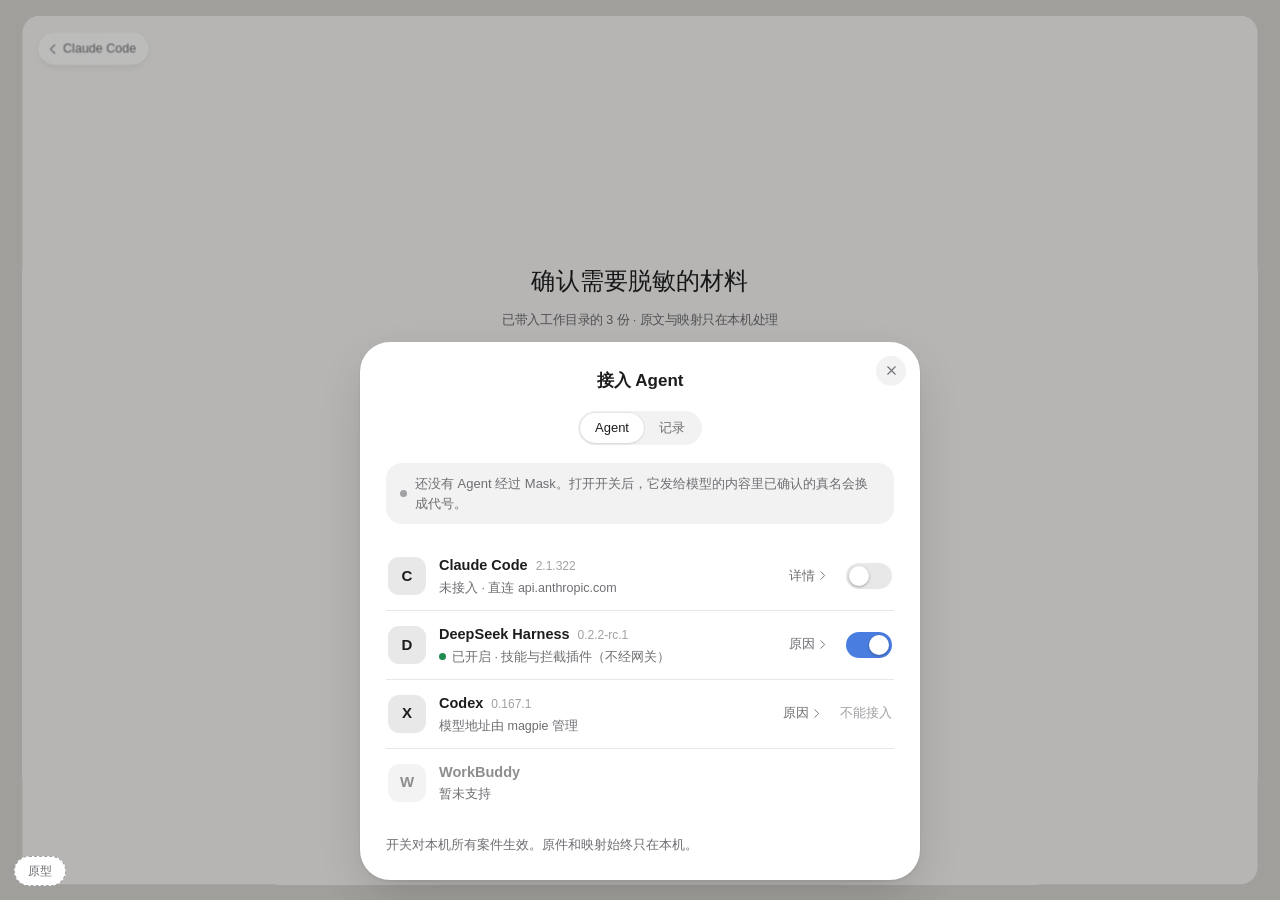
==== prototype/mask-gateway.html @ 98b388c0 "网关方案与接入 Agent 面板原型 docs/网关方案.md：把 guard proxy 做成全机网关的设计，参考 yetone/magpie。不还原回复；按请求的工作目录选映射库；按字段改写；接入" ====
<!doctype html>
<html lang="zh-CN">
<head>
<meta charset="utf-8">
<meta name="viewport" content="width=device-width, initial-scale=1">
<link rel="icon" href="data:,">
<title>Mask · 接入 Agent（原型）</title>
<style>
/* 颜色、字体、抽屉、开关都取自 mask.html 和 live.js，这里只加 Agent 面板自己的样式 */
:root{
  --bg:#F5F4F1;--desk:#D8D6D1;--sheet:#FFF;--elev:#FFF;--ink:#1D1D1F;--ink2:#6E6E73;--ink3:#A1A1A6;
  --line:rgba(29,29,31,.1);--fill:rgba(29,29,31,.055);--fill2:rgba(29,29,31,.1);
  --glass:rgba(255,255,255,.76);
  --zhu:#C43D27;--wash:#FBEAE5;--on-zhu:#FFF;--pill:#1D1D1F;--pill-fg:#FFF;
  --mask:#1D1D1F;--mask-fg:#FFF;--keep:#1E8A4C;--keep-wash:rgba(30,138,76,.1);--blue:#4a7de0;
  --shadow-1:0 1px 2px rgba(29,29,31,.04),0 10px 30px -12px rgba(29,29,31,.12);
  --shadow-2:0 1px 3px rgba(29,29,31,.08),0 18px 50px -12px rgba(29,29,31,.24);
  --spring:cubic-bezier(.32,.72,0,1);
  --ui:-apple-system,BlinkMacSystemFont,"SF Pro Text","PingFang SC","Segoe UI Variable Text","Segoe UI","Microsoft YaHei UI","Microsoft YaHei",sans-serif;
  --doc:"Noto Serif SC","Source Han Serif SC","Songti SC",STSong,SimSun,serif;
  --mono:ui-monospace,"SF Mono","Cascadia Mono",Consolas,monospace;
  color-scheme:light dark;
}
@media (prefers-color-scheme:dark){:root{
  --bg:#1C1C1E;--desk:#000;--sheet:#29292B;--elev:#323234;--ink:#F5F5F7;--ink2:#A1A1A6;--ink3:#6E6E73;
  --line:rgba(245,245,247,.13);--fill:rgba(245,245,247,.08);--fill2:rgba(245,245,247,.15);
  --glass:rgba(50,50,52,.72);
  --zhu:#FF7A5C;--wash:rgba(255,122,92,.16);--on-zhu:#1D1D1F;--pill:#F5F5F7;--pill-fg:#1D1D1F;
  --mask:#050506;--mask-fg:#F5F5F7;--keep:#5BCB88;--keep-wash:rgba(91,203,136,.14);
  --shadow-1:0 1px 2px rgba(0,0,0,.3),0 12px 34px -12px rgba(0,0,0,.5);
  --shadow-2:0 1px 3px rgba(0,0,0,.3),0 16px 40px -16px rgba(0,0,0,.5);
}}
*{box-sizing:border-box;margin:0}
html,body{height:100%}
body{overflow:hidden;background:var(--desk);color:var(--ink);font:14px/1.5 var(--ui);-webkit-font-smoothing:antialiased}
button{padding:0;border:0;background:none;font:inherit;color:inherit;cursor:pointer}
button:disabled{cursor:default}
:focus-visible{outline:2px solid var(--ink);outline-offset:2px}
.glass{background:var(--glass);-webkit-backdrop-filter:blur(24px) saturate(1.8);backdrop-filter:blur(24px) saturate(1.8);box-shadow:0 0 0 .5px var(--line),0 4px 14px -6px rgba(0,0,0,.14)}

/* 工作台外壳：选材料页，抽屉从底部升起 */
.win{position:fixed;inset:0;overflow:hidden;background:var(--bg);transition:transform .55s var(--spring),border-radius .55s var(--spring)}
body[data-sheet="1"] .win.web{transform:scale(.965);border-radius:18px}
.bar{position:absolute;z-index:5;top:12px;left:16px;right:16px;display:flex;align-items:center;gap:10px;height:44px}
.crumb{display:flex;align-items:center;gap:3px;height:34px;padding:0 13px 0 8px;border-radius:17px;font-size:13px;color:var(--ink2)}
.center{position:absolute;inset:0;display:flex;flex-direction:column;align-items:center;justify-content:center;gap:30px;padding:72px 24px}
.ask{max-width:640px;font:500 25px/1.6 var(--doc);text-align:center}
.quiet{display:flex;align-items:center;gap:6px;color:var(--ink2);font-size:13px}
.center .quiet{margin-top:-20px}
.tiles{display:flex;gap:18px}
.mini{display:grid;place-items:end center;width:110px;height:148px;padding-bottom:12px;border-radius:6px;background:var(--sheet);box-shadow:var(--shadow-1);color:var(--ink3);font-size:12px}
.cta{display:inline-flex;align-items:center;justify-content:center;gap:8px;height:48px;padding:0 24px;border-radius:24px;background:var(--pill);color:var(--pill-fg);font-size:15px;font-weight:500;transition:transform .2s var(--spring)}
.cta:active{transform:scale(.97)}
.cta.hot{background:var(--zhu);color:var(--on-zhu)}
.cta.soft{background:var(--fill2);color:var(--ink)}
.opts{display:flex;flex-wrap:wrap;justify-content:center;gap:8px}
.opt{display:flex;align-items:center;gap:8px;height:34px;padding:0 12px 0 14px;border-radius:17px;background:var(--fill);color:var(--ink2);font-size:13px}
.opt:hover{background:var(--fill2)}
.opt b{font-weight:500;color:var(--ink)}
.dot{flex:none;width:7px;height:7px;border-radius:50%;background:var(--ink3)}
.dot.on{background:var(--keep)}
.dot.todo{background:var(--zhu)}
.dot.wait{background:var(--blue);animation:pulse 1.2s ease-in-out infinite}

/* 底部抽屉 */
.scrim{position:fixed;z-index:30;inset:0;background:rgba(0,0,0,.26)}
.scrim.enter{animation:fade .25s}
.modal{position:fixed;z-index:31;left:50%;bottom:20px;display:flex;flex-direction:column;gap:18px;width:min(560px,calc(100% - 24px));max-height:calc(100% - 40px);overflow-y:auto;padding:26px;border-radius:30px;transform:translateX(-50%);background:var(--elev);box-shadow:var(--shadow-2);scrollbar-width:thin}
.modal.enter{animation:rise .46s var(--spring)}
.modal .x,.modal .bk{position:absolute;top:14px;display:grid;place-items:center;width:30px;height:30px;border-radius:50%;background:var(--fill);color:var(--ink2)}
.modal .x{right:14px}
.modal .bk{left:14px}
.modal h2{font-size:17px;font-weight:600;text-align:center;padding:0 30px}
.modal .cta{flex:1}
.btns{display:flex;gap:10px}

/* 分段切换：浅色玻璃。黑色灵动岛只给核对工具用 */
.seg{display:flex;align-self:center;padding:2px;border-radius:18px;background:var(--fill)}
.seg button{height:30px;padding:0 15px;border-radius:15px;color:var(--ink2);font-size:13px;transition:background-color .2s,color .2s}
.seg button.on{background:var(--elev);box-shadow:0 0 0 .5px var(--line),0 1px 3px rgba(0,0,0,.08);color:var(--ink);font-weight:500}
.seg.sm button{height:26px;padding:0 12px;font-size:12px}

/* 网关状态：一行 */
.gw{display:flex;align-items:center;gap:8px;padding:11px 14px;border-radius:16px;background:var(--fill);font-size:13px;color:var(--ink2)}
.gw b{font-weight:600;color:var(--ink)}
.gw.down{background:var(--wash);color:var(--zhu)}
.gw.down b{color:var(--zhu)}
.gw button{margin-left:auto;height:28px;padding:0 13px;border-radius:14px;background:var(--zhu);color:var(--on-zhu);font-size:12.5px;font-weight:600}
.gw .nums{margin-left:auto;font-variant-numeric:tabular-nums;white-space:nowrap}

/* Agent 行 */
.ags{display:flex;flex-direction:column}
.ag{display:flex;align-items:center;gap:13px;padding:13px 2px}
.ag+.ag,.ag-detail+.ag{border-top:.5px solid var(--line)}
.ag-ic{display:grid;flex:none;place-items:center;width:38px;height:38px;border-radius:11px;background:var(--fill2);font-weight:600;font-size:15px}
.ag.na .ag-ic,.ag.na .ag-name b{opacity:.5}
.ag-main{display:grid;flex:1;gap:2px;min-width:0}
.ag-name{display:flex;align-items:baseline;gap:8px}
.ag-name b{font-size:14.5px;font-weight:600}
.ag-name small{color:var(--ink3);font-size:12px;font-variant-numeric:tabular-nums}
.ag-st{display:flex;align-items:center;gap:6px;color:var(--ink2);font-size:12.5px;line-height:1.45}
.ag-st.todo{color:var(--zhu)}
.ag-more{display:flex;flex:none;align-items:center;gap:1px;height:30px;padding:0 4px 0 9px;border-radius:15px;color:var(--ink2);font-size:12.5px}
.ag-more:hover{background:var(--fill)}
.ag-more svg{transition:transform .25s var(--spring)}
.ag-more.open svg{transform:rotate(90deg)}
.ag-no{flex:none;color:var(--ink3);font-size:12.5px}
.switch{flex:none;width:46px;height:26px;border-radius:13px;background:var(--fill2);padding:3px;transition:background-color .2s}
.switch i{display:block;width:20px;height:20px;border-radius:50%;background:#fff;box-shadow:0 1px 3px rgba(0,0,0,.3);transition:transform .25s var(--spring)}
.switch.on{background:var(--blue)}
.switch.on i{transform:translateX(20px)}
.switch.busy{opacity:.6}
.ag-detail{display:grid;gap:9px;margin:0 2px 13px 53px;padding:13px 15px;border-radius:16px;background:var(--fill);font-size:12.5px}
.ag-detail.enter,.lg-x.enter{animation:fade .3s}
.kv{display:grid;grid-template-columns:64px 1fr;gap:10px}
.kv span{color:var(--ink3)}
.kv code{font:12px/1.6 var(--mono);overflow-wrap:anywhere}
.links{display:flex;flex-wrap:wrap;gap:6px;margin-top:2px}
.lk{height:28px;padding:0 12px;border-radius:14px;background:var(--fill2);font-size:12.5px}
.lk:hover{background:var(--elev);box-shadow:0 0 0 .5px var(--line)}
.lk.hot{background:var(--zhu);color:var(--on-zhu)}
.lk.hot:hover{background:var(--zhu);box-shadow:none}
.lk.red{color:var(--zhu)}

/* 改动预览 */
.diff{overflow:hidden;border-radius:16px;background:var(--fill);font:12.5px/1.9 var(--mono)}
.diff-h{padding:8px 15px;border-bottom:.5px solid var(--line);font-weight:600}
.dl{padding:0 15px;white-space:pre;overflow:hidden;text-overflow:ellipsis}
.dl.ctx{color:var(--ink3)}
.dl.del{background:var(--wash);color:var(--zhu);text-decoration:line-through}
.dl.add{background:var(--keep-wash);color:var(--keep)}
.say{color:var(--ink2);font-size:13.5px;line-height:1.7}
.say b{color:var(--ink);font-weight:600}
.warn{display:flex;gap:8px;padding:10px 13px;border-radius:14px;background:var(--wash);color:var(--zhu);font-size:13px;line-height:1.6}

/* 记录 */
.logs{display:flex;flex-direction:column}
.lg{display:grid;grid-template-columns:44px 1fr auto;align-items:baseline;gap:10px;width:100%;padding:10px 2px;border-top:.5px solid var(--line);text-align:left;font-size:13px}
.lg:first-child{border:0}
.lg time{color:var(--ink3);font-size:12px;font-variant-numeric:tabular-nums}
.lg small{color:var(--ink3);font-size:12px}
.lg em{font-style:normal;color:var(--ink2);font-size:12.5px;white-space:nowrap}
.lg.blk em{color:var(--zhu);font-weight:600}
.lg-x{display:flex;flex-wrap:wrap;align-items:center;gap:6px;margin:-2px 2px 12px 56px}
.tag{display:inline-flex;align-items:baseline;gap:6px;padding:2px 9px;border-radius:7px;background:var(--mask);color:var(--mask-fg);font:500 12px/1.7 var(--mono)}
.tag b{font-weight:600;opacity:.7}
.lg-x p{flex-basis:100%;color:var(--zhu);font-size:12.5px}
.empty{padding:26px 10px;color:var(--ink3);font-size:13px;text-align:center;line-height:1.8}

.hud{position:fixed;z-index:60;left:50%;top:22px;display:flex;align-items:center;gap:12px;padding:8px 8px 8px 16px;border-radius:20px;background:var(--pill);color:var(--pill-fg);font-size:13px;white-space:nowrap;opacity:0;transform:translate(-50%,-14px);transition:opacity .25s,transform .4s var(--spring);pointer-events:none}
.hud.on{opacity:1;transform:translate(-50%,0);pointer-events:auto}
.hud span{padding-right:8px}
.hud button{height:26px;padding:0 12px;border-radius:13px;background:rgba(128,128,128,.35);font-size:12.5px}

/* 桌面端外壳：同一个面板放进窗口里；托盘不依赖窗口 */
.desk{position:fixed;inset:0;display:grid;place-items:center;padding:20px 20px 64px;background:linear-gradient(160deg,#6F7F92,#3F4A5A)}
.appwin{position:relative;display:flex;flex-direction:column;width:min(940px,100%);height:min(680px,100%);overflow:hidden;border-radius:12px;background:var(--bg);box-shadow:0 30px 80px -20px rgba(0,0,0,.6),0 0 0 .5px rgba(0,0,0,.3)}
.titlebar{display:flex;flex:none;align-items:center;height:40px;padding-left:14px;color:var(--ink2);font-size:12.5px}
.titlebar b{display:grid;place-items:center;width:20px;height:20px;margin-right:8px;border-radius:6px;background:var(--pill);color:var(--pill-fg);font-size:12px}
.titlebar i{flex:1}
.titlebar button{display:grid;place-items:center;width:46px;height:40px;color:var(--ink2)}
.titlebar button:hover{background:var(--fill)}
.apptabs{display:flex;flex:none;justify-content:center;padding:4px 0 10px}
.appbody{flex:1;overflow-y:auto;padding:14px 24px 40px;scrollbar-width:thin}
.col{display:flex;flex-direction:column;gap:18px;width:min(580px,100%);margin:0 auto}
.col h1{font:500 22px/1.5 var(--doc);text-align:center}
.appwin .scrim{position:absolute}
.appwin .modal{position:absolute}
.taskbar{position:fixed;left:0;right:0;bottom:0;display:flex;align-items:center;justify-content:flex-end;gap:14px;height:44px;padding:0 18px;background:rgba(20,22,28,.72);-webkit-backdrop-filter:blur(20px);backdrop-filter:blur(20px);color:#E8E8EA;font-size:12px}
.trayic{position:relative;display:grid;place-items:center;width:30px;height:30px;border-radius:7px}
.trayic:hover,.trayic.open{background:rgba(255,255,255,.14)}
.trayic .dot{position:absolute;right:3px;bottom:3px;box-shadow:0 0 0 1.5px #23262d}
.tray{position:fixed;z-index:50;right:14px;bottom:54px;display:flex;flex-direction:column;gap:12px;width:300px;padding:16px;border-radius:18px;background:var(--elev);box-shadow:var(--shadow-2);transform-origin:90% 100%}
.tray.enter{animation:pop .22s var(--spring)}
.tray-h{display:flex;align-items:center;gap:8px;font-size:13px;color:var(--ink2)}
.tray-h b{color:var(--ink);font-weight:600}
.tray-r{display:flex;align-items:center;gap:10px;font-size:13.5px}
.tray-r span{flex:1}
.tray-r small{display:block;color:var(--ink3);font-size:12px}
.tray-f{display:flex;gap:8px;padding-top:12px;border-top:.5px solid var(--line)}
.tray-f .lk{flex:1}

/* 原型控件，不属于产品 */
.proto-btn{position:fixed;z-index:70;left:14px;bottom:14px;height:30px;padding:0 13px;border:1.5px dashed var(--ink3);border-radius:15px;background:var(--elev);color:var(--ink2);font-size:12px}
.desk~.proto-btn{bottom:54px}
.proto-panel{position:fixed;z-index:70;left:14px;bottom:52px;display:grid;gap:10px;width:250px;padding:14px;border:1.5px dashed var(--ink3);border-radius:16px;background:var(--elev);font-size:12px;color:var(--ink2)}
.desk~.proto-panel{bottom:92px}
.proto-panel div{display:flex;flex-wrap:wrap;gap:5px}
.proto-panel button{height:26px;padding:0 10px;border-radius:13px;background:var(--fill);font-size:12px}
.proto-panel button.on{background:var(--pill);color:var(--pill-fg)}

@keyframes fade{from{opacity:0}}
@keyframes pop{from{opacity:0;transform:scale(.92)}}
@keyframes rise{from{opacity:0;transform:translate(-50%,40px) scale(.96)}}
@keyframes pulse{50%{opacity:.35}}
.gw button,.ag-name b{flex:none;white-space:nowrap}
@media (max-width:560px){.ag-detail,.lg-x{margin-left:2px}.gw .nums,.ag-name small{display:none}.kv{grid-template-columns:1fr;gap:0}.ag-more{padding:0 6px;font-size:0}.modal{padding:22px 18px}}
@media (prefers-reduced-motion:reduce){*{animation:none!important;transition:none!important}}
</style>
</head>
<body>
<div id="app"></div>
<script>
// 原型：数据都是示例，不改任何文件，刷新即重置。
const PORT=8788;
const esc=s=>String(s).replace(/[&<>"]/g,c=>({'&':'&amp;','<':'&lt;','>':'&gt;','"':'&quot;'}[c]));
const I={
  x:'<path d="M6 6l12 12M18 6L6 18"/>',next:'<path d="M9 5l7 7-7 7"/>',back:'<path d="M15 5l-7 7 7 7"/>',
  warn:'<path d="M12 4l9 16H3z"/><path d="M12 10v4M12 17v.5"/>',lock:'<rect x="5" y="10" width="14" height="11" rx="2"/><path d="M8 10V7.5a4 4 0 0 1 8 0V10"/>',
  min:'<path d="M6 12h12"/>',max:'<rect x="6" y="6" width="12" height="12" rx="1.5"/>',
};
const icon=(n,s=16)=>`<svg width="${s}" height="${s}" viewBox="0 0 24 24" fill="none" stroke="currentColor" stroke-width="1.7" stroke-linecap="round" stroke-linejoin="round" aria-hidden="true">${I[n]}</svg>`;

// 每个 Agent：gate 是网关接入的状态；plugin 是现有的技能加拦截插件。
// gate: off 未接入 · starting 启动网关 · writing 写配置 · pending 已写入，等 Agent 重启 · live 生效中 · drift 接入被改掉 · blocked 不能接入
const AGENTS={
  claude:{name:'Claude Code',glyph:'C',ver:'2.1.322',file:'~/.claude/settings.json',key:'env.ANTHROPIC_BASE_URL',
    upstream:'api.anthropic.com',was:'没有设置（直连，订阅登录）'},
  dsh:{name:'DeepSeek Harness',glyph:'D',ver:'0.2.2-rc.1',why:'它的模型地址现在由 magpie 维护，每 30 秒重写一次。Mask 改了会被改回，所以这里只装技能和拦截插件，不走网关。'},
  codex:{name:'Codex',glyph:'X',ver:'0.167.1',why:'它的模型地址现在由 magpie 维护，Mask 改了会被判为“被替换”并改回。技能和拦截暂未支持。'},
  workbuddy:{name:'WorkBuddy',glyph:'W',ver:'',why:''},
};
const LOG_LIVE=[
  {t:'10:42',a:'claude',p:'技术服务合同纠纷',n:7,tags:[['<人名[1].人名.名称>',3],['<组织[2].组织.名称>',3],['<电话[1].电话.名称>',1]]},
  {t:'10:41',a:'claude',p:'技术服务合同纠纷',n:0,tags:[]},
  {t:'10:37',a:'claude',p:'技术服务合同纠纷',block:'strict',why:'含未脱敏的身份证号，没有发出。',fix:'去工作台处理这份材料'},
  {t:'10:31',a:'claude',p:'技术服务合同纠纷',n:12,tags:[['<人名[1].人名.名称>',5],['<人名[2].人名.名称>',2],['<组织[1].组织.名称>',4],['<案号[1].案号.名称>',1]]},
  {t:'09:58',a:'claude',p:'',n:0,tags:[],note:'这个文件夹没有 Mask 项目，只查了号码'},
];
let state,protoOpen=false,hudTimer,seen=new Set(),now=new Set();
// 只在元素第一次出现时播放进入动画；重绘时不重播。
const enter=k=>{now.add(k);return seen.has(k)?'':' enter';};

function scene(name,shell){
  const s={scene:name,shell:shell||state?.shell||'web',sheet:true,tab:'agents',logBy:'req',view:'list',target:'',open:'',openLog:-1,
    tray:false,gateway:'idle',gate:{claude:'off',dsh:'blocked',codex:'blocked',workbuddy:'none'},plugin:{dsh:true},
    log:[],reqs:0,swaps:0,blocks:0,hud:null};
  if(name==='live'){s.gateway='on';s.gate.claude='live';s.log=LOG_LIVE.map(r=>({...r}));s.reqs=132;s.swaps=418;s.blocks=1;}
  if(name==='drift'){s.gateway='on';s.gate.claude='drift';s.open='claude';s.log=LOG_LIVE.slice(1).map(r=>({...r}));s.reqs=131;s.swaps=411;s.blocks=1;}
  if(name==='down'){s.gateway='down';s.gate.claude='live';s.log=LOG_LIVE.map(r=>({...r}));s.reqs=132;s.swaps=418;s.blocks=1;}
  state=s;
}
const wired=id=>['pending','live','drift','starting','writing'].includes(state.gate[id]);
const anyWired=()=>Object.keys(AGENTS).some(id=>['pending','live'].includes(state.gate[id]));

// ---------- 面板：工作台抽屉、桌面端页面、以后别的外壳都用这一份 ----------
function gatewayLine(){
  if(state.gateway==='down')return `<div class="gw down">${icon('warn',15)}<span><b>网关没有运行</b> · 已接入的 Agent 现在发不出请求</span><button data-a="gw-start">启动</button></div>`;
  if(state.gateway==='idle')return `<div class="gw"><i class="dot"></i><span>还没有 Agent 经过 Mask。打开开关后，它发给模型的内容里已确认的真名会换成代号。</span></div>`;
  return `<div class="gw"><i class="dot on"></i><span><b>网关运行中</b></span><span class="nums">今天 ${state.reqs} 条请求 · 换了 ${state.swaps} 处${state.blocks?` · 拦下 ${state.blocks} 条`:''}</span></div>`;
}
function statusOf(id){
  const g=state.gate[id],a=AGENTS[id];
  if(id==='dsh')return state.plugin.dsh?['on','已开启 · 技能与拦截插件（不经网关）']:['','已关闭 · 这个 Agent 不受 Mask 约束'];
  return {
    off:['','未接入 · 直连 '+a.upstream],
    starting:['wait','正在启动网关…'],writing:['wait','正在写入配置…'],
    pending:['wait','已接入 · 重启 '+a.name+' 后生效'],
    live:[state.gateway==='down'?'todo':'on',state.gateway==='down'?'已接入 · 网关没有运行，请求发不出去':'已接入 · 生效中'],
    drift:['todo','接入已被改掉 · 请求现在不经过 Mask'],
    blocked:['','模型地址由 magpie 管理'],none:['','暂未支持'],
  }[g];
}
function agentRow(id){
  const a=AGENTS[id],g=state.gate[id],[dot,text]=statusOf(id),open=state.open===id;
  const busy=g==='starting'||g==='writing';
  let right;
  if(id==='dsh')right=`<button class="switch ${state.plugin.dsh?'on':''}" role="switch" aria-checked="${state.plugin.dsh}" aria-label="${a.name}" data-a="plugin" data-v="dsh"><i></i></button>`;
  else if(g==='blocked')right='<span class="ag-no">不能接入</span>';
  else if(g==='none')right='';
  else right=`<button class="switch ${wired(id)?'on':''} ${busy?'busy':''}" role="switch" aria-checked="${wired(id)}" aria-label="${a.name}" data-a="toggle" data-v="${id}" ${busy?'disabled':''}><i></i></button>`;
  const more=g==='none'?'':`<button class="ag-more ${open?'open':''}" data-a="open" data-v="${id}" aria-expanded="${open}">${g==='blocked'||id==='dsh'?'原因':'详情'}${icon('next',13)}</button>`;
  return `<div class="ag ${g==='none'?'na':''}"><div class="ag-ic">${a.glyph}</div><div class="ag-main"><div class="ag-name"><b>${a.name}</b><small>${a.ver}</small></div><div class="ag-st ${dot==='todo'?'todo':''}">${dot?`<i class="dot ${dot}"></i>`:''}${text}</div></div>${more}${right}</div>${open?agentDetail(id):''}`;
}
function agentDetail(id){
  const a=AGENTS[id],g=state.gate[id];
  if(id!=='claude')return `<div class="ag-detail${enter('d-'+id)}"><div>${a.why}</div></div>`;
  const url=`http://127.0.0.1:${PORT}/claude`;
  if(g==='drift')return `<div class="ag-detail${enter('d-'+id)}"><div class="kv"><span>改动位置</span><code>${a.file} · ${a.key}</code></div><div class="kv"><span>Mask 写的</span><code>${url}</code></div><div class="kv"><span>现在是</span><code>http://127.0.0.1:3425（magpie）</code></div><div>别的工具改了同一项。Claude Code 照常工作，但内容不再换成代号。</div><div class="links"><button class="lk hot" data-a="rewire">重新接入</button><button class="lk" data-a="forget">不接了，移除记录</button></div></div>`;
  if(g==='off')return `<div class="ag-detail${enter('d-'+id)}"><div class="kv"><span>会改</span><code>${a.file} 加 1 行</code></div><div class="kv"><span>请求去向</span><code>Claude Code → Mask → ${a.upstream}</code></div><div>登录方式不变，其他设置不动。随时可以断开并还原。</div><div class="links"><button class="lk" data-a="view-diff">看将要改的内容</button></div></div>`;
  return `<div class="ag-detail${enter('d-'+id)}"><div class="kv"><span>改动位置</span><code>${a.file} · ${a.key}</code></div><div class="kv"><span>请求去向</span><code>Claude Code → Mask → ${a.upstream}</code></div><div class="kv"><span>接入前</span><code>${a.was}</code></div>${g==='pending'?'<div>已打开的 Claude Code 窗口还在用旧设置。重启后第一条请求到达，这里会变成“生效中”。</div>':''}<div class="links"><button class="lk" data-a="view-diff">看改了什么</button><button class="lk" data-a="tab" data-v="log">看它的记录</button><button class="lk red" data-a="ask-off" data-v="claude">断开并还原</button></div></div>`;
}
function agentsTab(){
  return gatewayLine()+`<div class="ags">${Object.keys(AGENTS).map(agentRow).join('')}</div><p class="quiet">开关对本机所有案件生效。原件和映射始终只在本机。</p>`;
}
function logTab(){
  if(!state.log.length)return `<div class="empty">还没有记录。<br>接入一个 Agent 后，每条请求换了什么会列在这里，不记原文。</div>`;
  const by=`<div class="seg sm"><button class="${state.logBy==='req'?'on':''}" data-a="logby" data-v="req">按请求</button><button class="${state.logBy==='tag'?'on':''}" data-a="logby" data-v="tag">按代号</button></div>`;
  if(state.logBy==='tag'){
    const sum={};state.log.forEach(r=>(r.tags||[]).forEach(([t,n])=>sum[t]=(sum[t]||0)+n));
    return by+`<div class="logs">${Object.entries(sum).sort((x,y)=>y[1]-x[1]).map(([t,n])=>`<div class="lg"><time></time><span><span class="tag">${esc(t)}</span></span><em>今天换了 ${n} 处</em></div>`).join('')}</div><p class="quiet">代号对应的原文在工作台的“实体”面板里看。</p>`;
  }
  return by+`<div class="logs">${state.log.map((r,i)=>{
    const open=state.openLog===i,right=r.block?'未发送':r.n?`换了 ${r.n} 处`:'没有要换的';
    const x=!open?'':r.block?`<div class="lg-x${enter('l-'+i)}"><p>${r.why}</p><button class="lk hot" data-a="fix">${r.fix}</button></div>`
      :`<div class="lg-x${enter('l-'+i)}">${r.tags.length?r.tags.map(([t,n])=>`<span class="tag">${esc(t)}<b>×${n}</b></span>`).join(''):`<small style="color:var(--ink3)">${r.note||'这条请求里没有已确认的真名。'}</small>`}</div>`;
    return `<button class="lg ${r.block?'blk':''}" data-a="openlog" data-v="${i}" aria-expanded="${open}"><time>${r.t}</time><span>${AGENTS[r.a].name}<small> · ${r.p||'无项目'}</small></span><em>${right}</em></button>${x}`;
  }).join('')}</div>`;
}
const tabs=()=>`<div class="seg"><button class="${state.tab==='agents'?'on':''}" data-a="tab" data-v="agents">Agent</button><button class="${state.tab==='log'?'on':''}" data-a="tab" data-v="log">记录</button></div>`;

// ---------- 改动预览与断开确认 ----------
function diff(kind){
  const line=`    "ANTHROPIC_BASE_URL": "http://127.0.0.1:${PORT}/claude",`;
  return `<div class="diff"><div class="diff-h">~/.claude/settings.json</div><div class="dl ctx">  "env": {</div><div class="dl ${kind}">${kind==='del'?'- ':'+ '}${esc(line.trim())}</div><div class="dl ctx">    "CLAUDE_CODE_WORKFLOWS": "1",</div><div class="dl ctx">  },</div></div>`;
}
function confirmOff(){
  const a=AGENTS[state.target];
  return `<button class="bk" data-a="back" aria-label="返回">${icon('back',15)}</button><h2>断开 ${a.name} 和 Mask？</h2><p class="say">${a.name} 将恢复接入前的设置。要改回的只有这一行，别的不动：</p>${diff('del')}<div class="warn">${icon('warn',16)}<span>断开后，它发给模型的内容不再经过 Mask，真名会原样发出。重启 ${a.name} 后生效。</span></div><div class="btns"><button class="cta soft" data-a="back">取消</button><button class="cta hot" data-a="do-off">断开并还原</button></div>`;
}
function viewDiff(){
  const off=state.gate.claude==='off';
  return `<button class="bk" data-a="back" aria-label="返回">${icon('back',15)}</button><h2>${off?'接入会改什么':'接入时改了什么'}</h2><p class="say">只${off?'加':'加了'}这一行。<b>登录方式、hooks 和其他设置不动。</b>接入前这一项没有值，断开时就是删掉它。</p>${diff('add')}<div class="btns"><button class="cta soft" data-a="back">知道了</button></div>`;
}
function quitAsk(){
  return `<div class="scrim${enter('quit')}" data-a="quit-cancel" style="z-index:55"></div><section class="modal${enter('quit-m')}" style="z-index:56" role="dialog" aria-modal="true" aria-label="退出 Mask"><h2>还有 1 个 Agent 接在 Mask 上</h2><p class="say">退出后网关停止，<b>Claude Code 发不出请求</b>，直到 Mask 再次启动。只关窗口不会这样：网关留在托盘里继续运行。</p><div class="btns"><button class="cta soft" data-a="quit-cancel">取消</button><button class="cta soft" data-a="quit-only">只退出</button><button class="cta" data-a="quit-off">断开并退出</button></div></section>`;
}
function panel(){
  if(state.view==='off')return confirmOff();
  if(state.view==='diff')return viewDiff();
  return tabs()+(state.tab==='agents'?agentsTab():logTab());
}

// ---------- 两种外壳 ----------
function hostsOpt(){
  const on=Object.keys(AGENTS).filter(id=>['pending','live'].includes(state.gate[id])||(id==='dsh'&&state.plugin.dsh)).map(id=>AGENTS[id].name);
  const bad=state.gateway==='down'||state.gate.claude==='drift';
  return `<button class="opt" data-a="sheet"><i class="dot ${bad?'todo':on.length?'on':''}"></i><span>Agent</span><b>${bad?'需要处理':on.length?on.join('、'):'未接入'}</b>${icon('next',12)}</button>`;
}
function webShell(){
  const sheet=state.sheet?`<div class="scrim${enter('sheet')}" data-a="sheet"></div><section class="modal${enter('m-'+state.view)}" role="dialog" aria-modal="true" aria-label="接入 Agent">${state.view==='list'?`<button class="x" data-a="sheet" aria-label="关闭">${icon('x',15)}</button><h2>接入 Agent</h2>`:''}${panel()}</section>`:'';
  return `<div class="win web"><header class="bar"><button class="crumb glass">${icon('back',15)}<span>Claude Code</span></button></header><main class="center"><h1 class="ask">确认需要脱敏的材料</h1><p class="quiet">已带入工作目录的 3 份 · 原文与映射只在本机处理</p><div class="tiles"><div class="mini">服务合同.docx</div><div class="mini">补充协议.docx</div><div class="mini">付款确认函.pdf</div></div><button class="cta">开始识别</button><div class="opts"><button class="opt"><span>脱敏范围</span><b>26 类</b>${icon('next',12)}</button>${hostsOpt()}</div></main></div>${sheet}`;
}
function trayPop(){
  const down=state.gateway==='down',g=state.gate.claude;
  return `<div class="tray${enter('tray')}"><div class="tray-h"><i class="dot ${down?'todo':state.gateway==='on'?'on':''}"></i><b>${down?'网关没有运行':state.gateway==='on'?'网关运行中':'网关空闲'}</b>${state.gateway==='on'?`<span style="margin-left:auto">今天换了 ${state.swaps} 处</span>`:''}</div><div class="tray-r"><span>Claude Code<small>${statusOf('claude')[1].replace('已接入 · ','')}</small></span><button class="switch ${wired('claude')?'on':''}" role="switch" aria-checked="${wired('claude')}" aria-label="Claude Code" data-a="toggle" data-v="claude" ${g==='starting'||g==='writing'?'disabled':''}><i></i></button></div><div class="tray-r"><span>DeepSeek Harness<small>技能与拦截插件</small></span><button class="switch ${state.plugin.dsh?'on':''}" role="switch" aria-checked="${state.plugin.dsh}" aria-label="DeepSeek Harness" data-a="plugin" data-v="dsh"><i></i></button></div><div class="tray-f"><button class="lk" data-a="tray">打开 Mask</button><button class="lk" data-a="quit">退出</button></div></div>`;
}
function deskShell(){
  const inner=`<div class="col"><h1>${state.tab==='agents'?'哪些 Agent 的请求经过 Mask':'每条请求换了什么'}</h1>${panelBody()}</div>`;
  const over=state.view==='list'?'':`<div class="scrim${enter('over')}" data-a="back"></div><section class="modal${enter('m-'+state.view)}" role="dialog" aria-modal="true">${panel()}</section>`;
  const bad=state.gateway==='down'||state.gate.claude==='drift';
  return `<div class="desk"><div class="appwin"><div class="titlebar"><b>m</b>Mask<i></i><button aria-label="最小化">${icon('min',14)}</button><button aria-label="最大化">${icon('max',13)}</button><button aria-label="关闭到托盘" data-a="hud" data-v="窗口已关到托盘，网关继续运行">${icon('x',14)}</button></div><div class="apptabs"><div class="seg"><button data-a="hud" data-v="案件页：原型里没有画">案件</button><button class="${state.tab==='agents'?'on':''}" data-a="tab" data-v="agents">Agent</button><button class="${state.tab==='log'?'on':''}" data-a="tab" data-v="log">记录</button></div></div><div class="appbody">${inner}</div>${over}</div></div><div class="taskbar"><span>托盘</span><button class="trayic ${state.tray?'open':''}" data-a="tray" aria-label="Mask 托盘图标" aria-expanded="${state.tray}">${icon('lock',17)}<i class="dot ${bad?'todo':state.gateway==='on'?'on':''}"></i></button><span>10:42</span></div>${state.tray?trayPop():''}${state.quit?quitAsk():''}`;
}
const panelBody=()=>state.tab==='agents'?agentsTab():logTab();

function proto(){
  const b=(a,v,l,on)=>`<button class="${on?'on':''}" data-a="${a}" data-v="${v}">${l}</button>`;
  return `<button class="proto-btn" data-a="proto" aria-expanded="${protoOpen}">原型</button>${protoOpen?`<div class="proto-panel"><span>外壳</span><div>${b('shell','web','工作台（现在）',state.shell==='web')}${b('shell','desk','桌面端（以后）',state.shell==='desk')}</div><span>场景</span><div>${b('scene','fresh','第一次',state.scene==='fresh')}${b('scene','live','已接入',state.scene==='live')}${b('scene','drift','被别的工具改掉',state.scene==='drift')}${b('scene','down','网关停了',state.scene==='down')}</div><span>模拟 Agent 那边发生的事</span><div>${b('sim','first','重启后第一条请求')}${b('sim','block','一条被拦下的请求')}</div></div>`:''}`;
}
function render(){
  now=new Set();
  document.body.dataset.sheet=state.shell==='web'&&state.sheet?'1':'';
  document.getElementById('app').innerHTML=(state.shell==='web'?webShell():deskShell())+`<div class="hud ${state.hud?'on':''}" role="status">${state.hud?`<span>${state.hud.text}</span>${state.hud.undo?'<button data-a="undo">撤销</button>':''}`:''}</div>`+proto();
  seen=now;
}
function hud(text,undo){
  clearTimeout(hudTimer);state.hud={text,undo};render();
  hudTimer=setTimeout(()=>{state.hud=null;render();},undo?6000:2600);
}

// ---------- 动作 ----------
// 接入的顺序：先让网关跑起来，再写 Agent 的配置。网关起不来就不写，Agent 不会指向一个没人听的端口。
function connect(id){
  state.gate[id]='starting';render();
  setTimeout(()=>{state.gateway='on';state.gate[id]='writing';render();
    setTimeout(()=>{state.gate[id]='pending';state.open=id;hud(`已接入 ${AGENTS[id].name}，重启它后生效`,true);},650);},750);
}
const actions={
  proto(){protoOpen=!protoOpen;},
  shell(v){state.shell=v;state.sheet=true;state.tray=false;state.quit=false;state.view='list';},
  scene(v){scene(v,state.shell);},
  sheet(){state.sheet=!state.sheet;state.view='list';},
  tab(v){state.tab=v;state.view='list';if(state.shell==='web')state.sheet=true;},
  logby(v){state.logBy=v;},
  open(v){state.open=state.open===v?'':v;},
  openlog(v){state.openLog=state.openLog===+v?-1:+v;},
  toggle(v){if(state.gate[v]==='off')return connect(v);state.target=v;state.view='off';state.tray=false;if(state.shell==='web')state.sheet=true;},
  'ask-off'(v){state.target=v;state.view='off';},
  'view-diff'(){state.view='diff';},
  back(){state.view='list';},
  'do-off'(){const n=AGENTS[state.target].name;state.gate[state.target]='off';state.view='list';state.open='';
    if(!anyWired()&&state.gateway==='on')state.gateway='idle';
    return hud(`已断开并还原 ${n}，重启它后生效`);},
  undo(){state.gate.claude='off';state.open='';state.hud=null;if(!anyWired())state.gateway='idle';},
  plugin(v){state.plugin[v]=!state.plugin[v];return hud(state.plugin[v]?'已装入技能和拦截插件，重启 DeepSeek Harness 后生效':'已移除技能和拦截插件');},
  rewire(){state.gate.claude='pending';return hud('已重新接入 Claude Code，重启它后生效');},
  forget(){state.gate.claude='off';state.open='';return hud('已移除接入记录，Claude Code 的设置没有动');},
  'gw-start'(){state.gateway='on';return hud('网关已启动');},
  fix(){return hud('原型：这里回到工作台，定位到含这个号码的材料');},
  hud(v){return hud(v);},
  tray(){state.tray=!state.tray;},
  quit(){state.tray=false;if(!anyWired())return hud('没有 Agent 接入，直接退出');state.quit=true;},
  'quit-cancel'(){state.quit=false;},
  'quit-only'(){state.quit=false;state.gateway='down';return hud('原型：Mask 已退出，网关停止');},
  'quit-off'(){state.quit=false;state.gate.claude='off';state.gateway='idle';return hud('已断开并还原 Claude Code，然后退出');},
  sim(v){
    if(state.gate.claude!=='pending'&&state.gate.claude!=='live')return hud('先把 Claude Code 的开关打开');
    if(state.gateway==='down')return hud('网关没有运行，这条请求发不出去');
    state.gate.claude='live';state.reqs++;
    if(v==='first'){state.swaps+=4;state.log.unshift({t:'10:43',a:'claude',p:'技术服务合同纠纷',n:4,tags:[['<人名[1].人名.名称>',2],['<组织[2].组织.名称>',2]]});return hud('第一条请求已到达，接入生效');}
    state.blocks++;state.log.unshift({t:'10:44',a:'claude',p:'技术服务合同纠纷',block:'strict',why:'含未脱敏的身份证号，没有发出。',fix:'去工作台处理这份材料'});state.tab='log';state.openLog=0;if(state.shell==='web')state.sheet=true;
    return hud('拦下 1 条请求：含未脱敏的身份证号');
  },
};
document.addEventListener('click',e=>{
  const t=e.target.closest('[data-a]');
  if(!t||t.disabled)return;
  if(actions[t.dataset.a](t.dataset.v)===undefined)render();
});
document.addEventListener('keydown',e=>{if(e.key==='Escape'){if(state.quit)state.quit=false;else if(state.view!=='list')state.view='list';else if(state.tray)state.tray=false;else if(state.shell==='web')state.sheet=false;render();}});
scene('fresh','web');render();
</script>
</body>
</html>
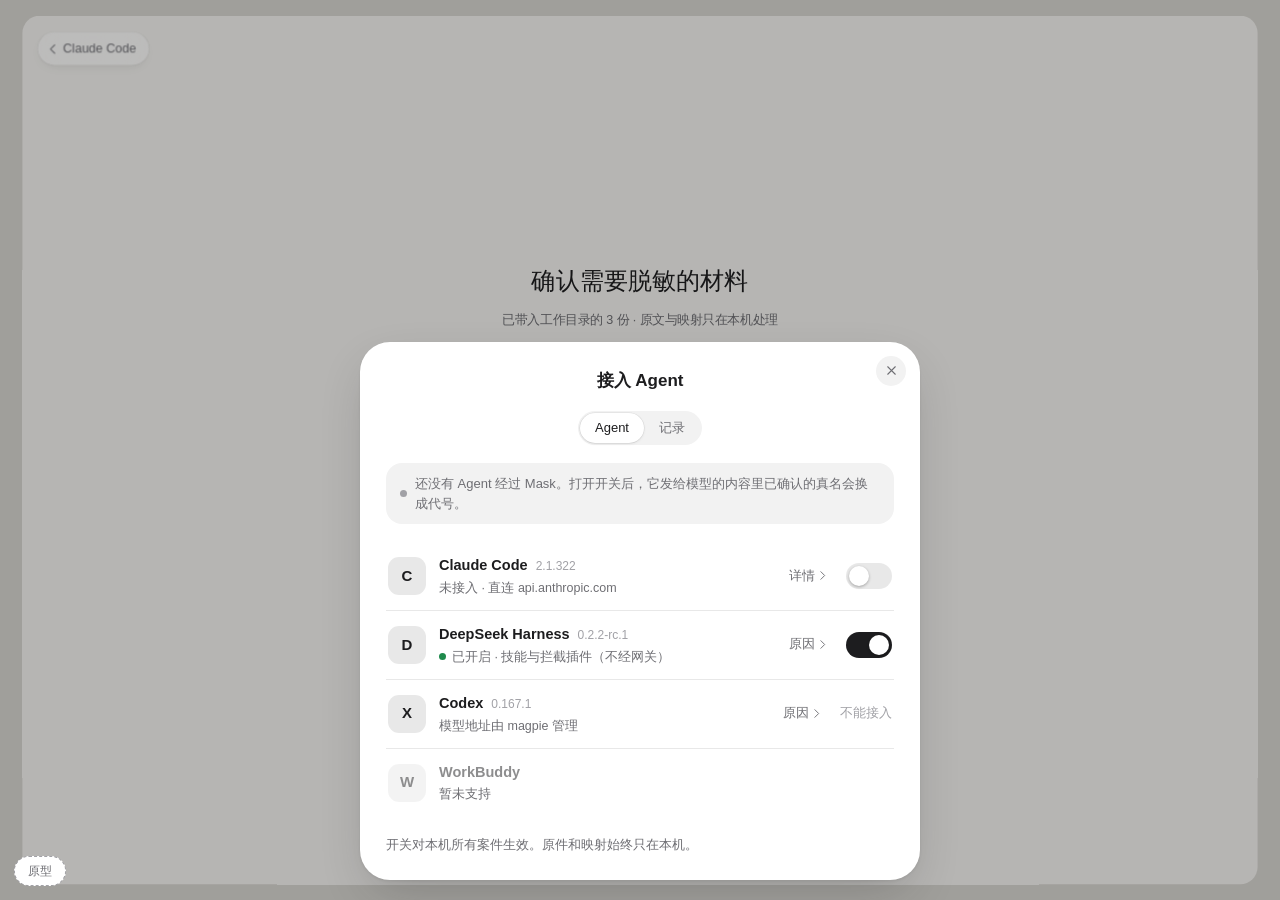
==== commit 2762cf21: "界面改版：核对页与入场页 核对页：灵动岛改浅色，黑色只留给遮住；画笔、橡皮、框选收进灵动岛的“标注”；缩略图并入看板的文件行；宽屏决定卡片停在文档右侧，细线连回该词；保留/遮住按钮呼应各自的标注。 入" ====
--- a/prototype/mask-gateway.html
+++ b/prototype/mask-gateway.html
@@ -60,7 +60,7 @@
 .dot{flex:none;width:7px;height:7px;border-radius:50%;background:var(--ink3)}
 .dot.on{background:var(--keep)}
 .dot.todo{background:var(--zhu)}
-.dot.wait{background:var(--blue);animation:pulse 1.2s ease-in-out infinite}
+.dot.wait{background:var(--ink2);animation:pulse 1.2s ease-in-out infinite}
 
 /* 底部抽屉 */
 .scrim{position:fixed;z-index:30;inset:0;background:rgba(0,0,0,.26)}
@@ -106,8 +106,8 @@
 .ag-more.open svg{transform:rotate(90deg)}
 .ag-no{flex:none;color:var(--ink3);font-size:12.5px}
 .switch{flex:none;width:46px;height:26px;border-radius:13px;background:var(--fill2);padding:3px;transition:background-color .2s}
-.switch i{display:block;width:20px;height:20px;border-radius:50%;background:#fff;box-shadow:0 1px 3px rgba(0,0,0,.3);transition:transform .25s var(--spring)}
-.switch.on{background:var(--blue)}
+.switch i{display:block;width:20px;height:20px;border-radius:50%;background:var(--sheet);box-shadow:0 1px 3px rgba(0,0,0,.3);transition:transform .25s var(--spring)}
+.switch.on{background:var(--pill)}
 .switch.on i{transform:translateX(20px)}
 .switch.busy{opacity:.6}
 .ag-detail{display:grid;gap:9px;margin:0 2px 13px 53px;padding:13px 15px;border-radius:16px;background:var(--fill);font-size:12.5px}
